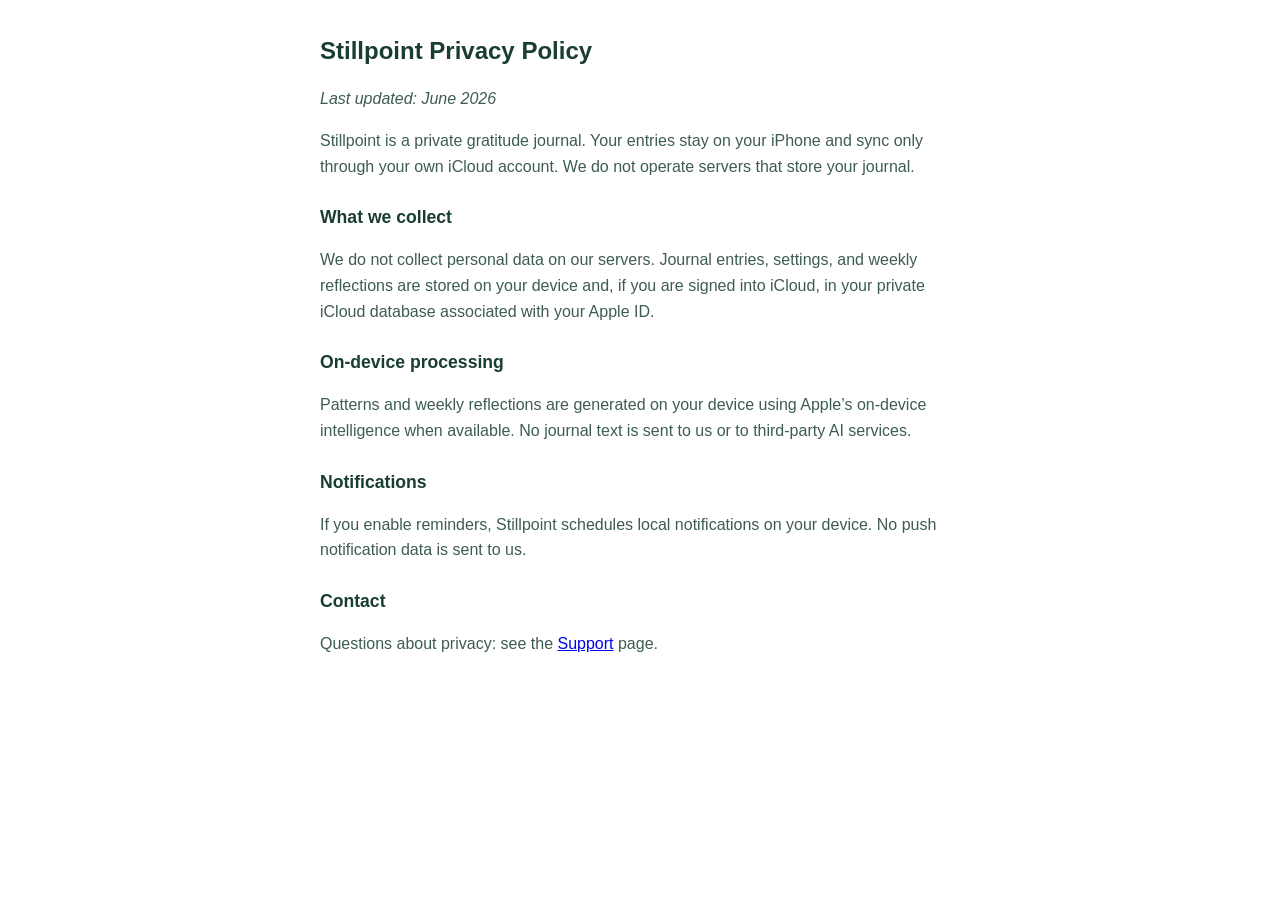
==== privacy.html @ e4f30f29 "Add privacy policy and support pages for App Store Connect. Co-authored-by: Cursor <cursoragent@curs" ====
<!DOCTYPE html>
<html lang="en">
<head>
  <meta charset="utf-8">
  <meta name="viewport" content="width=device-width, initial-scale=1">
  <title>Stillpoint — Privacy Policy</title>
  <style>
    body { font-family: -apple-system, BlinkMacSystemFont, sans-serif; line-height: 1.6; max-width: 640px; margin: 2rem auto; padding: 0 1.25rem; color: #1a3d32; }
    h1 { font-size: 1.5rem; }
    h2 { font-size: 1.1rem; margin-top: 1.5rem; }
    p, li { color: #3d5c52; }
  </style>
</head>
<body>
  <h1>Stillpoint Privacy Policy</h1>
  <p><em>Last updated: June 2026</em></p>

  <p>Stillpoint is a private gratitude journal. Your entries stay on your iPhone and sync only through your own iCloud account. We do not operate servers that store your journal.</p>

  <h2>What we collect</h2>
  <p>We do not collect personal data on our servers. Journal entries, settings, and weekly reflections are stored on your device and, if you are signed into iCloud, in your private iCloud database associated with your Apple ID.</p>

  <h2>On-device processing</h2>
  <p>Patterns and weekly reflections are generated on your device using Apple’s on-device intelligence when available. No journal text is sent to us or to third-party AI services.</p>

  <h2>Notifications</h2>
  <p>If you enable reminders, Stillpoint schedules local notifications on your device. No push notification data is sent to us.</p>

  <h2>Contact</h2>
  <p>Questions about privacy: see the <a href="support.html">Support</a> page.</p>
</body>
</html>
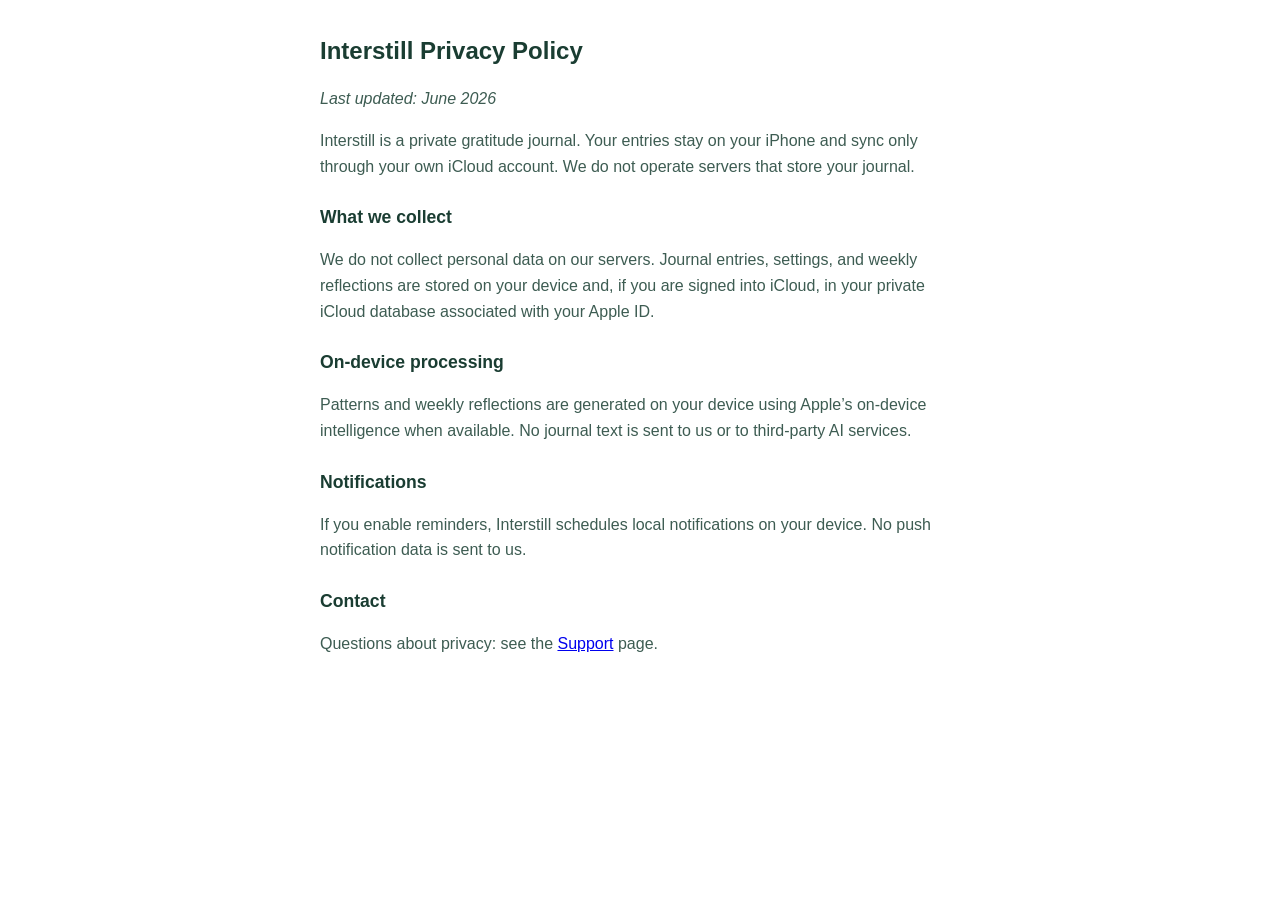
==== commit c61fcabc: "Rebrand legal pages from Stillpoint to Interstill. Co-authored-by: Cursor <cursoragent@cursor.com>" ====
--- a/privacy.html
+++ b/privacy.html
@@ -3,7 +3,7 @@
 <head>
   <meta charset="utf-8">
   <meta name="viewport" content="width=device-width, initial-scale=1">
-  <title>Stillpoint — Privacy Policy</title>
+  <title>Interstill — Privacy Policy</title>
   <style>
     body { font-family: -apple-system, BlinkMacSystemFont, sans-serif; line-height: 1.6; max-width: 640px; margin: 2rem auto; padding: 0 1.25rem; color: #1a3d32; }
     h1 { font-size: 1.5rem; }
@@ -12,10 +12,10 @@
   </style>
 </head>
 <body>
-  <h1>Stillpoint Privacy Policy</h1>
+  <h1>Interstill Privacy Policy</h1>
   <p><em>Last updated: June 2026</em></p>
 
-  <p>Stillpoint is a private gratitude journal. Your entries stay on your iPhone and sync only through your own iCloud account. We do not operate servers that store your journal.</p>
+  <p>Interstill is a private gratitude journal. Your entries stay on your iPhone and sync only through your own iCloud account. We do not operate servers that store your journal.</p>
 
   <h2>What we collect</h2>
   <p>We do not collect personal data on our servers. Journal entries, settings, and weekly reflections are stored on your device and, if you are signed into iCloud, in your private iCloud database associated with your Apple ID.</p>
@@ -24,7 +24,7 @@
   <p>Patterns and weekly reflections are generated on your device using Apple’s on-device intelligence when available. No journal text is sent to us or to third-party AI services.</p>
 
   <h2>Notifications</h2>
-  <p>If you enable reminders, Stillpoint schedules local notifications on your device. No push notification data is sent to us.</p>
+  <p>If you enable reminders, Interstill schedules local notifications on your device. No push notification data is sent to us.</p>
 
   <h2>Contact</h2>
   <p>Questions about privacy: see the <a href="support.html">Support</a> page.</p>
